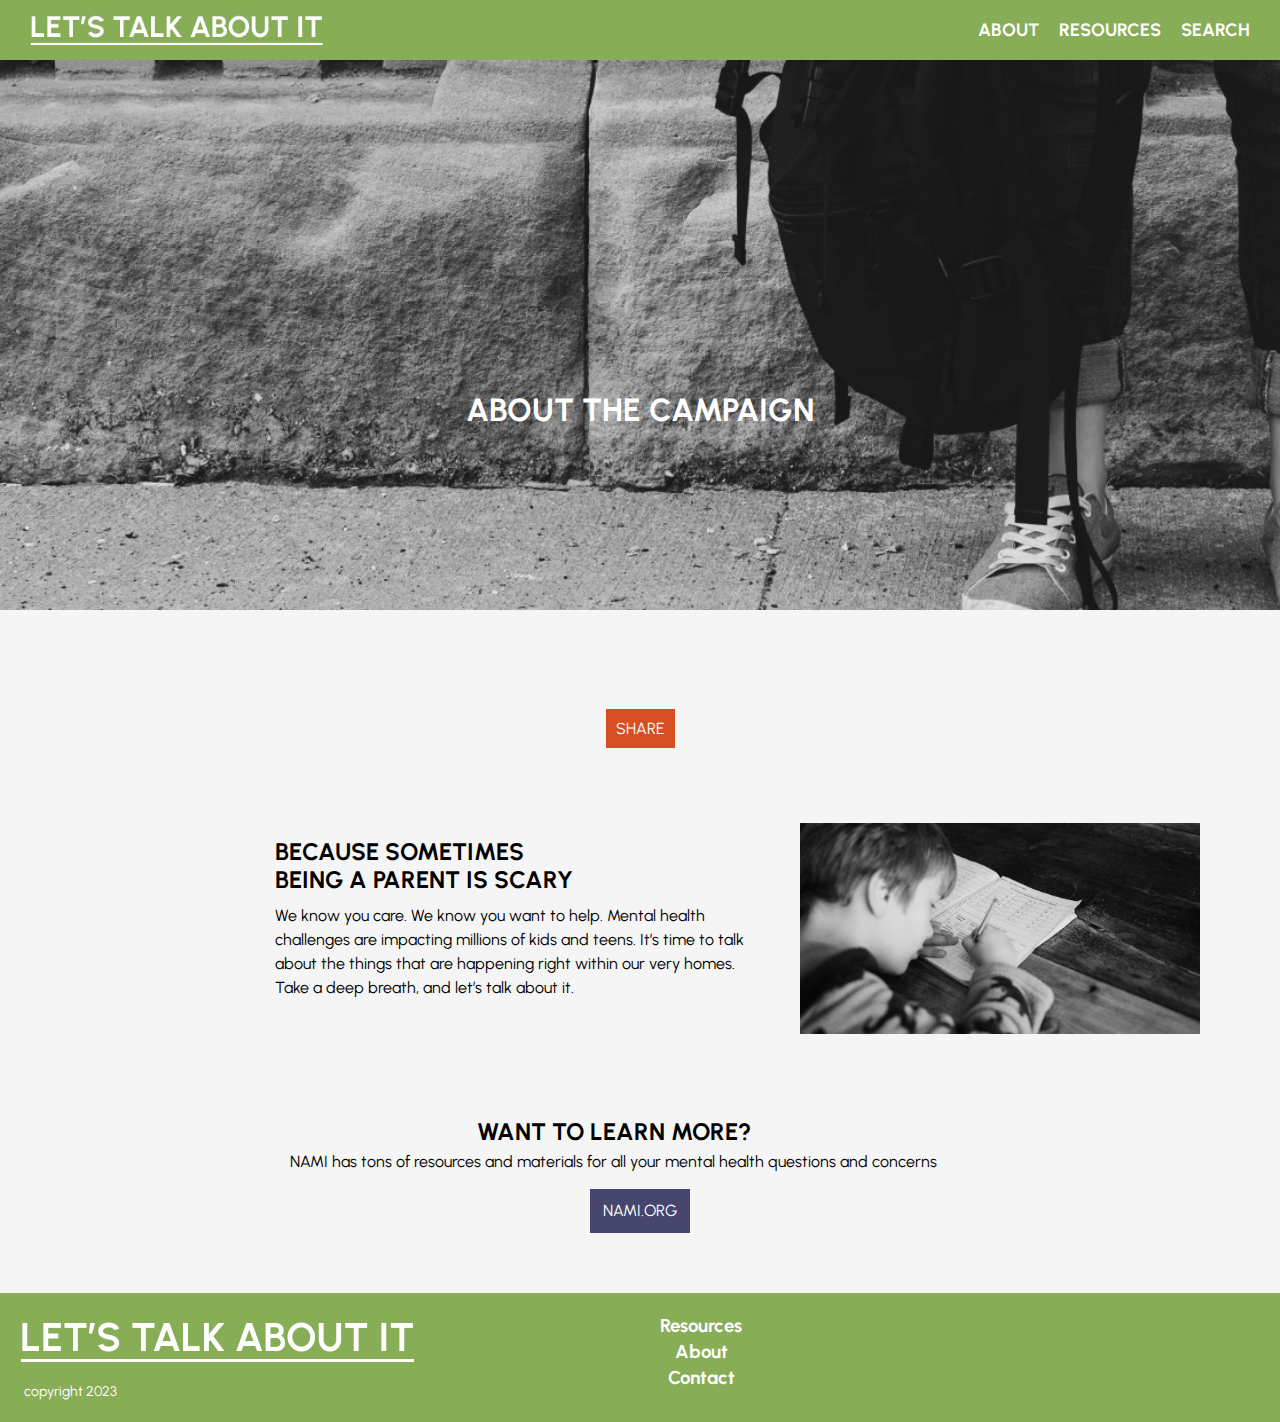
==== about.html @ 9cd832b2 "updates" ====
<!DOCTYPE html>
<html lang="en">
<head>
    <meta charset="UTF-8">
    <meta http-equiv="X-UA-Compatible" content="IE=edge">
    <meta name="viewport" content="width=device-width, initial-scale=1.0">
    <link rel="stylesheet" href="style.css">
    <title>About</title>
</head>
<body>
    <!--navigation-->
    <nav class="navbar">
        <div class="container">
            <div class="logo">
                <a href="index.html"><img src="images/logotype.png" alt="logo"></a>
                </div>
                
                <!--
                <input type="checkbox" id="navbar-toggle" class="navbar-toggle">
                <label for="navbar-toggle" class="navbar-toggle-label">
                  <span><i class="fa-solid fa-bars"></i></span>  
                </label>
                -->

          <ul class="nav">
            <li>
              <a href="#">About</a>
            </li>
            <li>
              <a href="#">Resources</a>
            </li>
            <li>
              <a href="#">Search</a>
            </li>
          </ul>
        </div>
      </nav>

      <!--hero-->
      <div class="about-hero">
        <div class="about-container">
          <div>
            <h1>About the Campaign</h1>
            
        </div>
        </div>
    </div>

      <!--posters-->
<div class="poster-container">
    
    <div class="poster">
        <img src="images/Capstone_Print_Campaign-01.jpg" alt="">
      </div>

      <div class="poster">
        <img src="images/Capstone_Print_Campaign-02.jpg" alt="">
      </div>

      <div class="poster">
        <img src="images/Capstone_Print_Campaign-03.jpg" alt="">
      </div>

    </div>

    <div class="share">
      <a role="button" href="#" class="c-btn">Share</a> 
    </div>

      <!--paragraph section-->

    <section class="card-paragraph">
      <img src="images/boy-school.png" />
    </div>
      <div>
        <h2>Because Sometimes 
          <br>Being a Parent is Scary</h2>
  
<p>We know you care. We know you want to help. Mental health challenges are impacting millions of kids and teens. It’s time to talk about the things that are happening right within our very homes. <br> Take a deep breath, and let’s talk about it.
</p>       
      </div>
    </section>

    <!--learn more section-->

    <div class="card-learn">

      <div>
        <h2>Want to Learn More?</h2>
  <p>NAMI has tons of resources and materials for all your mental health questions and concerns 
  </p>  
      </div>
      
    </div>


    
    <div class="learn-button">
      <a role="button" href="https://nami.org/Home" class="c-btn">Nami.org</a>    
    </div>




    <!--Footer-->

<footer>
        

  <div class="footer-content">
      <div class="footer-id">
          <div class="footer-logo">
              <a href="index.html"><img src="images/logotype.png" alt="logo"></a>
          </div>

          <div class="footer-title">
              <h3>Resources</h3>
              <h3>About</h3>
              <h3>Contact</h3>
              <div class="bottom-social">
                  <i class="fa-brands fa-instagram"></i>
                  <i class="fa-brands fa-square-facebook"></i>
              </div>
              </div>
          </div>

          




<div class="copyright">
<p>copyright 2023</p>
</div>
</footer>



</body>
</html>
---- style.css ----
@import url('https://fonts.googleapis.com/css2?family=Urbanist:ital,wght@0,300;0,500;0,700;1,200;1,400;1,500;1,700&display=swap');

* {
    box-sizing: border-box;
    margin: 0;
    padding: 0;
  }



  body {
    font-family: 'Urbanist', sans-serif;
    font-size: 16px;
    line-height: 1.5;
    color: #333;
    background: whitesmoke;
  }

  button {
    padding: 10px 15px;
    margin-top: 15px;
    color: white;
    border: none;
    font-weight: bold;
    text-transform: uppercase;
    align-items: center;
  }

  button :hover {
    padding: 10px 15px;
    margin-top: 15px;
    color: white;
    background: #45456E;
    border: none;
    font-weight: bold;
    text-transform: uppercase;
    align-items: center;
  }
  
  ul {
    list-style-type: none;
  }
  
  .container {
    max-width: 1500px;
    margin: 0 auto;
    padding: 0 30px;
  }
  
  .navbar {
    background: #87AD56;
    color: #fff;
    height: 60px;
    text-transform: uppercase;
  }

  .navbar .logo {
    padding-top: 30px;
    padding-bottom: 20px;
  }

  .navbar img {
    width: 300px;
  }

  
  .navbar a {
    color: #fff;
    text-decoration: none;
    font-size: 18px;
    font-weight: bold;
    text-transform: uppercase;
    
      
  }
  
  .navbar a:hover {
    color: #45456E;
  }
  
  .navbar .container {
    display: flex;
    justify-content: space-between;
    align-items: center;
    height: 100%;
  }
  
  .navbar ul {
    display: flex;
  }
  
  .navbar ul li {
    margin-left: 20px;
  }

  /* navbar responsive 

  .navbar-toggle {
    display: none;
  }
  
  .navbar-toggle-label {
    position: absolute;
    top: 0;
    left: 0;
    margin-left: 1em;
    height: 100%;
    display: flex;
    align-items: center;
  }
  
  .navbar-toggle-label span {
      font-size: 1.5em;
    }

    .navbar-toggle:checked ~ nav {
        transform: scale(1,1);
      }
      
      .navbar-toggle:checked ~ nav a {
        opacity: 1;
        transition: opacity 250ms ease-in-out 250ms;
      }
      */


/* hero */

  .header {
    background-image:url(images/hero.png);
    color: #fff;
    height: 550px;
    background-size: cover;
    position: relative;
    justify-content: center;
  }
  
  .header h1 {
    font-weight: bold;
    text-transform:uppercase;
    line-height: 1.5;
    text-align: center;
  }
  
  
  .header .container {
    display: flex;
    align-items: center;
    justify-content: center;
    text-align:center;
    height: 700px;
  }

  .header p {
    max-width: 510px;
    text-align: center;
  }

  .header button {
    background: #F8CE63;
    justify-content: center;
    text-align: center;
  }

  .header button:hover {
    text-align: center;
    background: #87AD56;
  }

/* first cards section */

  .cards .container {
    display: flex;
    justify-content: space-between;
    max-width: 1500px;
  }
  
  .card {
    flex: 1;
    background: whitesmoke;
    color: #333;
    margin: 20px 10px;
    padding: 15px 20px;
  }

  .card h2 {
    text-transform: uppercase;
    text-align: left;
    
  }

  .card p {
    max-width: 300px;
    text-align: left;
    align-items: center;
  }

  .card button {
    display: flex;
    justify-content: center;
    background: #D64F24;
    border: none;
    
  }

  .card button:hover {
    background: #45456E;
  }


/* video */



.video h2 {
  text-transform: uppercase;
  text-align: left;
  margin-left: 10%;
}


iframe {
  
  display:flex;
  flex-direction: column;
  justify-content: center;
  align-items: center;
  max-width: 800px;
  
}

/* blog card section */

.blog .container {
  display: flex;
  justify-content: space-between;
  max-width: 1000px;
  text-align: left;
}



.blog-card {
  padding: 10px;
  margin: 10px;
  background:#45456E;
  color:#fff;
  max-width: 470px;
  text-align: left;
}

.blog-card h2 {
  margin: 5px;
  text-transform: uppercase;
}

.blog-card button {
  background:#87AD56;
  text-align: center;
  margin-top: auto;
}

.blog-card button:hover {
  background: #F8CE63;
  text-align: center;
  margin-top: auto;
}

.blog-card img {
  object-fit: cover;
}


  /* find support section */

.container-support {
        max-width: 1500px;
        text-align: center;
        margin: auto;
        overflow: auto;
        padding: 2rem;
}

.container-support h1 {
  text-transform: uppercase;
  font-size: 22pt;
  padding: 10px;
}


.card-link {
  display: flex;
  background: white;
  margin-left: 2rem;
  color: black;
  padding: 2em;
}

.card-link h2 {
display:flex;
margin-left: 40px;
text-transform: uppercase;


}

.card-link img {
  height: 270px;
  object-fit: contain;
}


.card-link a {
  display: inline-block;
  position: absolute;
  width:150px;
  
  background: #D64F24;
  color: white;
  padding: 7px;
  font-weight: bold;
  text-decoration: none;
  text-transform: uppercase;
  text-align: center;
  justify-content: center;
  align-items: center;
  margin-left: 515px;
  margin-top: 60px;
  
}



.card-link a:hover {
  background:#F8CE63;
  color: #fff;
}


@media(max-width: 700px) {
  .card-link {
    display:block;
  } 

  .card-link a {
    display: inline-block;
  }
  
}





  /* responsive */

  @media (max-width: 768px) {
    .header .container {
      flex-direction: column;
      padding-top: 20px;
      text-align: center;
    }
  
    .cards .container {
      display: block;
      text-align: center;
    }
  }



  /* Footer */

footer {
  display: flex;
  max-width: 1800px;
  background: #87AD56;
  color: white;
  text-align: left;
  padding: 20px;
  margin-top: 60px;
}



.footer img {
  margin-left: 10%;
}

.footer-id {
  display: flex;
  gap: 10px;
  font-size: 16px;
  line-height: 26px;
}

.footer-title {
  text-align: center;
  position: absolute;
  margin-left: 50%;
}


.bottom-social i {
  font-size: 25px;
  color: white;
  line-height: 35px;
}


.copyright p {
  text-align: left;
  font-size: 14px;
  margin-left: 1%;
}


 /* responsive footer */

@media (max-width: 768px) {
  .footer {
    display: block;
    padding-top: 20px;
    text-align: center;
  }

  .footer img {
    display: block;
    padding-top: 20px;
    text-align: center;
  }

  .footer-title {
    display: block;
    padding-top: 50px;
    text-align: center;
  }

}



 /* about page */


 /* hero */
 .about-hero {
  background-image:url(images/about-hero.png);
  color: #fff;
  height: 550px;
  background-size:cover;
  position: relative;
  justify-content: center;
}

.about-hero h1 {
  font-weight: bold;
  text-transform:uppercase;
  line-height: 1.5;
  text-align: center;
  position:relative;
}


.about-hero .about-container {
  display: flex;
  align-items: center;
  justify-content: center;
  text-align:center;
  height: 700px;
}


 /* campaign posters */

 .poster-container {
  display: flex;
  max-width: 1700px;
  justify-content:space-between;
  align-items: center;
  text-align: center;
  justify-content: center;
 }

 .poster img {
  height: 400px;
  margin: 50px;
 }

 .share {
  display: block;
  text-align: center;
 }

 .share a {
  align-items: center;
  text-transform: uppercase;
  text-decoration: none;
  background:#D64F24;
  color:white;
  width: 100px;
  padding: 10px;
 }

 .share a:hover {
  background:#45456E;
 }


 @media(max-width: 700px) {
  .poster-container {
    display:block;
  } 

  .poster img {
    margin-top: 25px;
  }
}


 /* paragraph section */

 .card-paragraph {
  display: flex;
  flex-direction: row-reverse;
  background: whitesmoke;
  margin: 3rem;
  margin-top: 50px;
  color: black;
  padding: 2em;
}

.card-paragraph h2 {
  text-transform: uppercase;
  max-width: 400px;
  line-height: 28px;
  margin-top: 15px;
}

.card-paragraph p {
  max-width: 500px;
  margin-right: 25px;
  margin-top: 10px;

}

.card-paragraph img {
  object-fit: cover;
  width: 400px;
}

@media(max-width: 700px) {
  .card-paragraph {
    display: block;
  }
}


 /* learn more section */

.card-learn {
  display: flex;
  background: whitesmoke;
  color: black;
  align-items: center;
  text-align: center;
  max-width: 700px;
  margin: auto;
  

}

.card-learn h2 {
  display: inline-block;
  text-transform: uppercase;
  text-align: center;
}

.card-learn p {
  text-align: center;
}

.learn-button {
  align-items: center;
  text-align: center;
}

.learn-button a {
  display: inline-block;
  align-items: center;
  text-align: center;
  text-transform: uppercase;
  text-decoration: none;
  background:#45456E;
  color: white;
  width: 100px;
  padding: 10px;
  margin-top: 15px;
  
}

.learn-button a:hover {
  background:#87AD56;
  color: white;
}
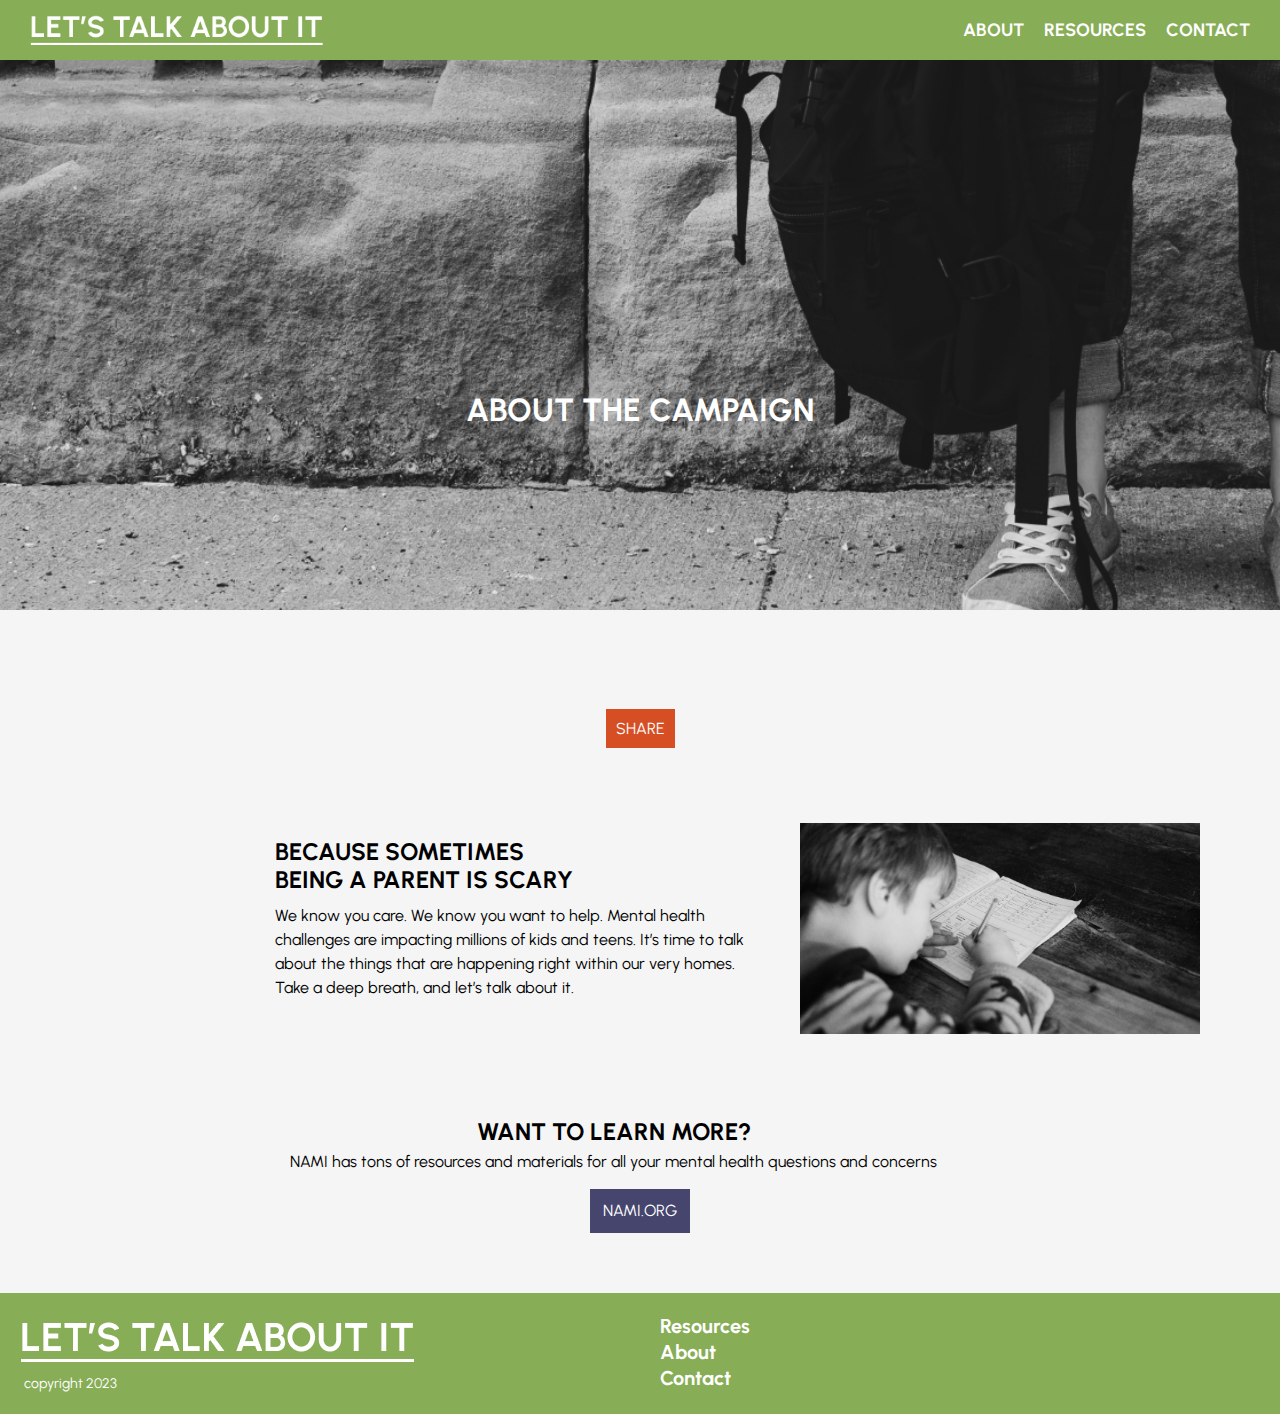
==== commit a1a62b21: "updates" ====
--- a/about.html
+++ b/about.html
@@ -24,13 +24,13 @@
 
           <ul class="nav">
             <li>
-              <a href="#">About</a>
+              <a href="about.html">About</a>
             </li>
             <li>
-              <a href="#">Resources</a>
+              <a href="https://www.nami.org/NAMI/media/NAMI-Media/PDFs/2023-NAMI-MHM-Partner-Guide.pdf" target="_blank">Resources</a>
             </li>
             <li>
-              <a href="#">Search</a>
+              <a href="contact.html">Contact</a>
             </li>
           </ul>
         </div>
@@ -102,7 +102,7 @@
 
 
 
-    <!--Footer-->
+   <!--Footer-->
 
 <footer>
         
@@ -114,9 +114,10 @@
           </div>
 
           <div class="footer-title">
-              <h3>Resources</h3>
-              <h3>About</h3>
-              <h3>Contact</h3>
+            <a href="https://www.nami.org/Extranet/NAMI-State-Organization-and-NAMI-Affiliate-Leaders/Awareness/Mental-Health-Awareness-Month/2022-MHM-Field-Guide-FINAL" target="_blank">Resources</a>
+
+              <a href="about.html">About</a>
+              <a href="contact.html">Contact</a>
               <div class="bottom-social">
                   <i class="fa-brands fa-instagram"></i>
                   <i class="fa-brands fa-square-facebook"></i>
@@ -135,6 +136,5 @@
 </footer>
 
 
-
 </body>
 </html>
--- a/style.css
+++ b/style.css
@@ -290,7 +290,7 @@
 
 .card-link {
   display: flex;
-  background: white;
+  background: whitesmoke;
   margin-left: 2rem;
   color: black;
   padding: 2em;
@@ -376,9 +376,18 @@
   max-width: 1800px;
   background: #87AD56;
   color: white;
-  text-align: left;
+  text-align: center;
   padding: 20px;
   margin-top: 60px;
+}
+
+footer a {
+  display: flex;
+  text-decoration: none;
+  font-weight: bold;
+  font-size: 20px;
+  color: white;
+  text-align: center;
 }
 
 
@@ -603,3 +612,104 @@
   background:#87AD56;
   color: white;
 }
+
+
+/* form page */
+
+.contact-header {
+  background-image:url(images/friends.png);
+  filter: grayscale();
+  color: #fff;
+  height: 550px;
+  background-size: cover;
+  position: relative;
+  justify-content: center;
+
+}
+
+.contact-header h1 {
+  font-weight: bold;
+  text-transform:uppercase;
+  line-height: 1.5;
+  text-align: center;
+}
+
+
+.contact-header .contact-container {
+  display: flex;
+  align-items: center;
+  justify-content: center;
+  text-align:center;
+  height: 700px;
+}
+
+.form-content h3 {
+  text-transform: uppercase;
+  font-size: 20px;
+  color:#fff;
+}
+
+.form-container {
+  margin: 60px auto 0;
+  width: 700px;
+  display: flex;
+  filter: drop-shadow(5px 5px 0.25rem #cacaca)
+}
+
+
+.form-photo {
+  flex-basis: 50%;
+  background: #999;
+  background-image:url(images/nervous.png);
+  filter:grayscale();
+  background-size: cover;
+}
+
+.form-content {
+  text-align: left;
+  color:#fff;
+}
+
+form {
+  width: 300px;
+  background:#87AD56;
+  padding: 3em;
+}
+
+
+form div {
+  margin: 15px;
+}
+
+label {
+  line-height: 2.5;
+  font-size: .8em;
+}
+
+form input {
+  padding: 5px;
+  width: 100%;
+  border: none;
+}
+
+textarea {
+  width:175px;
+  font-style: normal;
+}
+
+button {
+  padding: 10px 15px;
+  margin-top: 15px;
+  margin-left: 15px;
+  background:#45456E;
+  color: white;
+  border: none;
+  font-weight: bold;
+  text-transform: uppercase;
+  align-items: center;
+}
+
+button:hover {
+  background:#D64F24;
+  color: white;
+}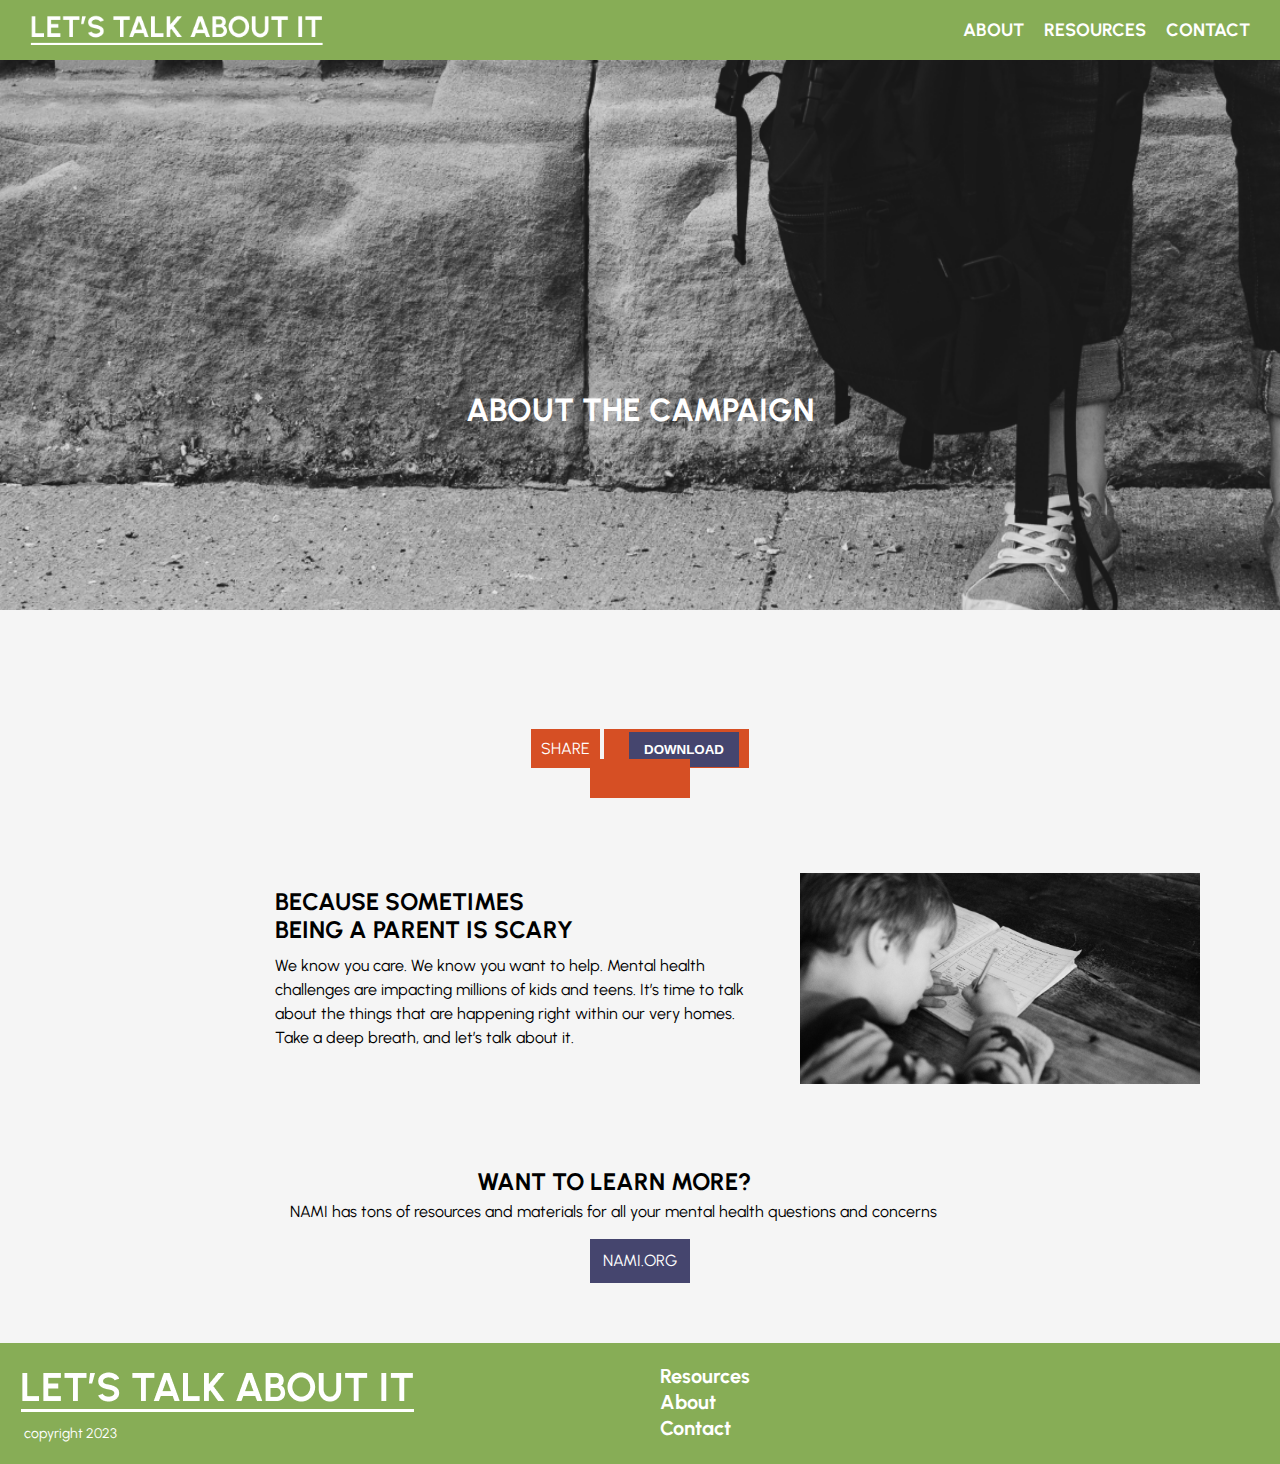
==== commit 50d4e9ec: "adding links?" ====
--- a/about.html
+++ b/about.html
@@ -65,6 +65,23 @@
 
     <div class="share">
       <a role="button" href="#" class="c-btn">Share</a> 
+      <a href="images/Capstone_Print_Campaign-01.jpg, images/" download="Let's Talk About It">
+        <button type="button">Download</button>
+        </a>
+
+        
+          <!-- AddToAny BEGIN -->
+<div class="a2a_kit a2a_kit_size_32 a2a_default_style">
+  <a class="a2a_dd" href="https://www.addtoany.com/share"></a>
+  <a class="a2a_button_facebook"></a>
+  <a class="a2a_button_twitter"></a>
+  <a class="a2a_button_email"></a>
+  <a class="a2a_button_print"></a>
+  </div>
+  <script async src="https://static.addtoany.com/menu/page.js"></script>
+  <!-- AddToAny END -->
+          </div>
+
     </div>
 
       <!--paragraph section-->
@@ -96,7 +113,7 @@
 
     
     <div class="learn-button">
-      <a role="button" href="https://nami.org/Home" class="c-btn">Nami.org</a>    
+      <a role="button" href="https://nami.org/Home" class="c-btn" target="_blank">Nami.org</a>    
     </div>
 
 
--- a/style.css
+++ b/style.css
@@ -154,15 +154,23 @@
   .header p {
     max-width: 510px;
     text-align: center;
-  }
-
-  .header button {
-    background: #F8CE63;
-    justify-content: center;
+    margin-bottom: 20px;
+  }
+
+  .header a {
     text-align: center;
-  }
-
-  .header button:hover {
+    align-items: center;
+    text-transform: uppercase;
+    text-decoration: none;
+    font-weight: bold;
+    background:#F8CE63;
+    color:white;
+    width: 100px;
+    padding: 10px;
+
+  }
+
+  .header a:hover {
     text-align: center;
     background: #87AD56;
   }
@@ -195,15 +203,24 @@
     align-items: center;
   }
 
-  .card button {
+  .card a {
     display: flex;
     justify-content: center;
     background: #D64F24;
     border: none;
-    
-  }
-
-  .card button:hover {
+    text-align: center;
+    align-items: center;
+    text-transform: uppercase;
+    text-decoration: none;
+    font-weight: bold;
+
+    color:white;
+    width: 150px;
+    padding: 10px;
+    margin-top: 15px;
+  }
+
+  .card a:hover {
     background: #45456E;
   }
 
@@ -212,22 +229,23 @@
 
 
 
-.video h2 {
+.container-video h2 {
+  font-size: 30px;
   text-transform: uppercase;
   text-align: left;
   margin-left: 10%;
-}
-
+  margin-top: 30px;
+}
 
 iframe {
-  
   display:flex;
-  flex-direction: column;
-  justify-content: center;
   align-items: center;
   max-width: 800px;
-  
-}
+  margin: 0 auto;
+  margin-bottom: 25px;
+}
+
+
 
 /* blog card section */
 
@@ -254,13 +272,24 @@
   text-transform: uppercase;
 }
 
-.blog-card button {
-  background:#87AD56;
-  text-align: center;
+.blog-card a {
+  display: flex;
+  justify-content: center;
+  background: #87AD56;
+  border: none;
+  text-align: center;
+  align-items: center;
+  text-transform: uppercase;
+  text-decoration: none;
+  font-weight: bold;
+
+  color:white;
+  width: 150px;
+  padding: 10px;
   margin-top: auto;
 }
 
-.blog-card button:hover {
+.blog-card a:hover {
   background: #F8CE63;
   text-align: center;
   margin-top: auto;
@@ -276,7 +305,7 @@
 .container-support {
         max-width: 1500px;
         text-align: center;
-        margin: auto;
+        margin: 0 auto;
         overflow: auto;
         padding: 2rem;
 }
@@ -712,4 +741,10 @@
 button:hover {
   background:#D64F24;
   color: white;
+}
+
+
+
+.a2a_kit a2a_kit_size_32 a2a_default_style {
+  background:none;
 }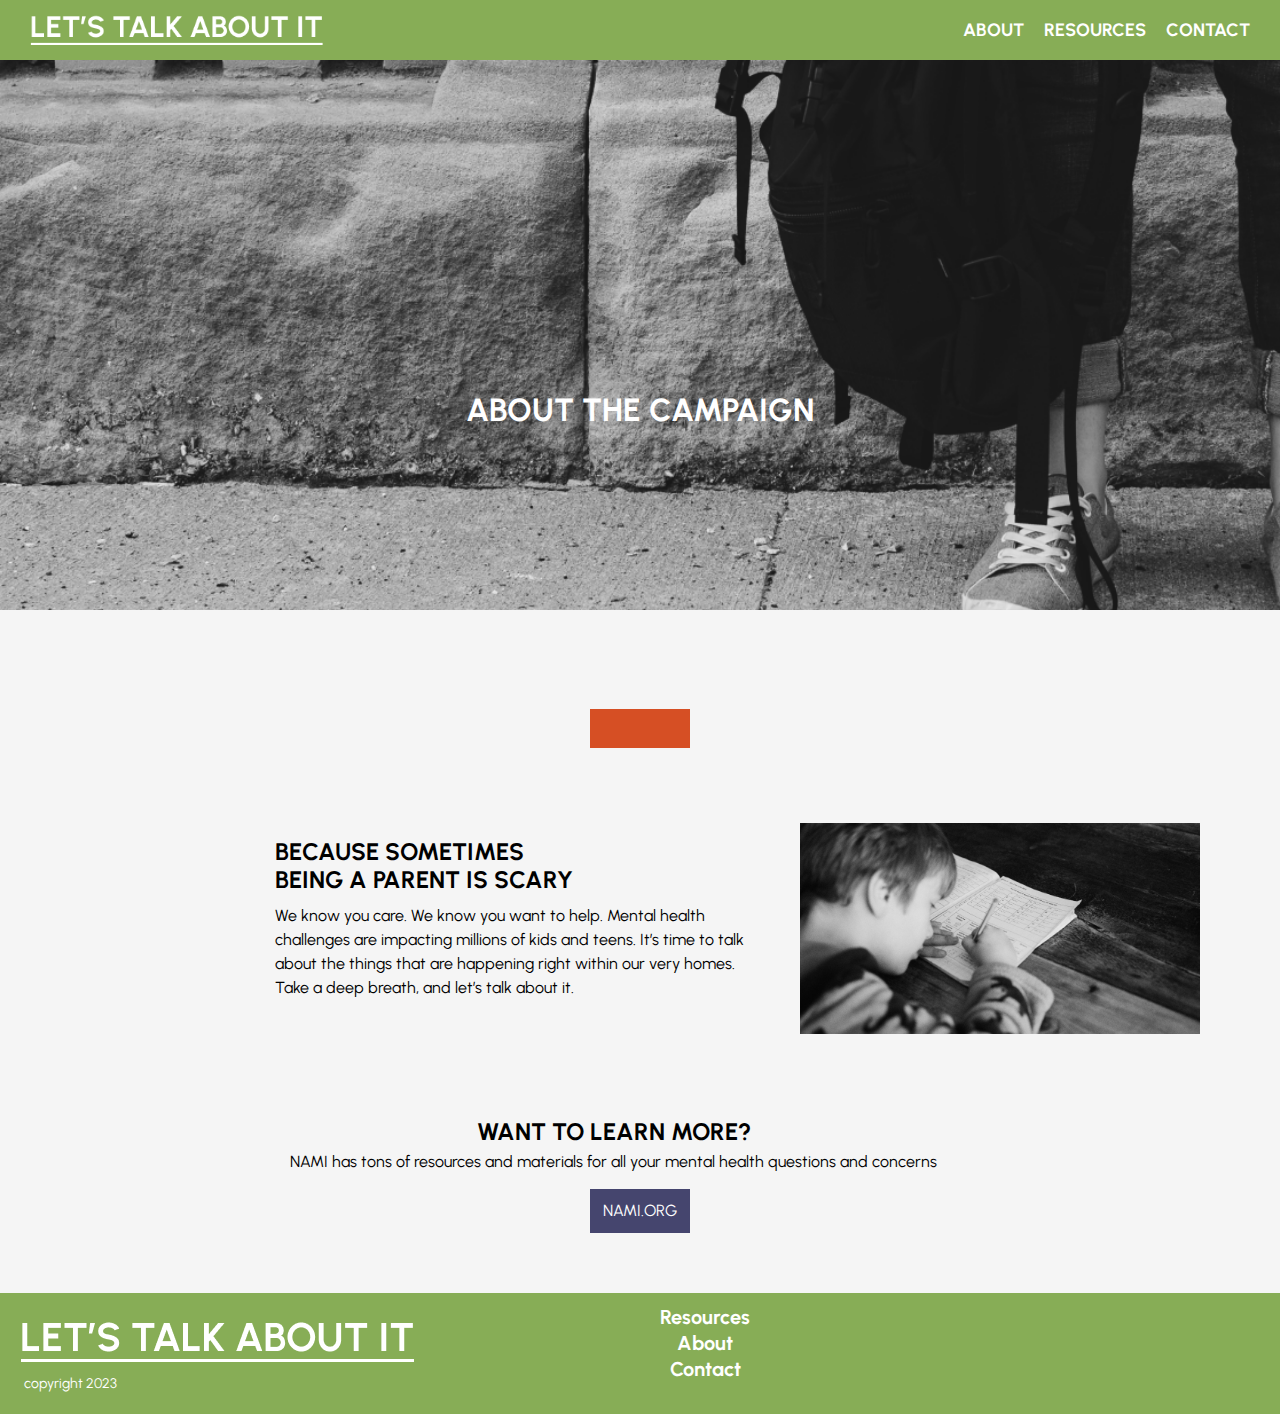
==== commit 65c6b362: "updatos yes" ====
--- a/about.html
+++ b/about.html
@@ -64,12 +64,10 @@
     </div>
 
     <div class="share">
-      <a role="button" href="#" class="c-btn">Share</a> 
-      <a href="images/Capstone_Print_Campaign-01.jpg, images/" download="Let's Talk About It">
-        <button type="button">Download</button>
-        </a>
+      
 
         
+        <div class="share-links">
           <!-- AddToAny BEGIN -->
 <div class="a2a_kit a2a_kit_size_32 a2a_default_style">
   <a class="a2a_dd" href="https://www.addtoany.com/share"></a>
@@ -81,7 +79,7 @@
   <script async src="https://static.addtoany.com/menu/page.js"></script>
   <!-- AddToAny END -->
           </div>
-
+        </div>
     </div>
 
       <!--paragraph section-->
--- a/style.css
+++ b/style.css
@@ -417,6 +417,11 @@
   font-size: 20px;
   color: white;
   text-align: center;
+  justify-content: center;
+}
+
+footer a:hover {
+  color:#45456E;
 }
 
 
@@ -427,6 +432,8 @@
 
 .footer-id {
   display: flex;
+  text-align: center;
+  align-items: center;
   gap: 10px;
   font-size: 16px;
   line-height: 26px;
@@ -434,15 +441,19 @@
 
 .footer-title {
   text-align: center;
+  align-items: center;
   position: absolute;
   margin-left: 50%;
 }
+
 
 
 .bottom-social i {
   font-size: 25px;
   color: white;
   line-height: 35px;
+  text-align: right;
+  z-index: 1;
 }
 
 
@@ -745,6 +756,12 @@
 
 
 
-.a2a_kit a2a_kit_size_32 a2a_default_style {
-  background:none;
+.a2a_kit .a2a_kit_size_32 .a2a_default_style {
+  background:#fff;
+  align-content: center;
+}
+
+.share-links {
+  text-align: center;
+  background: whitesmoke;
 }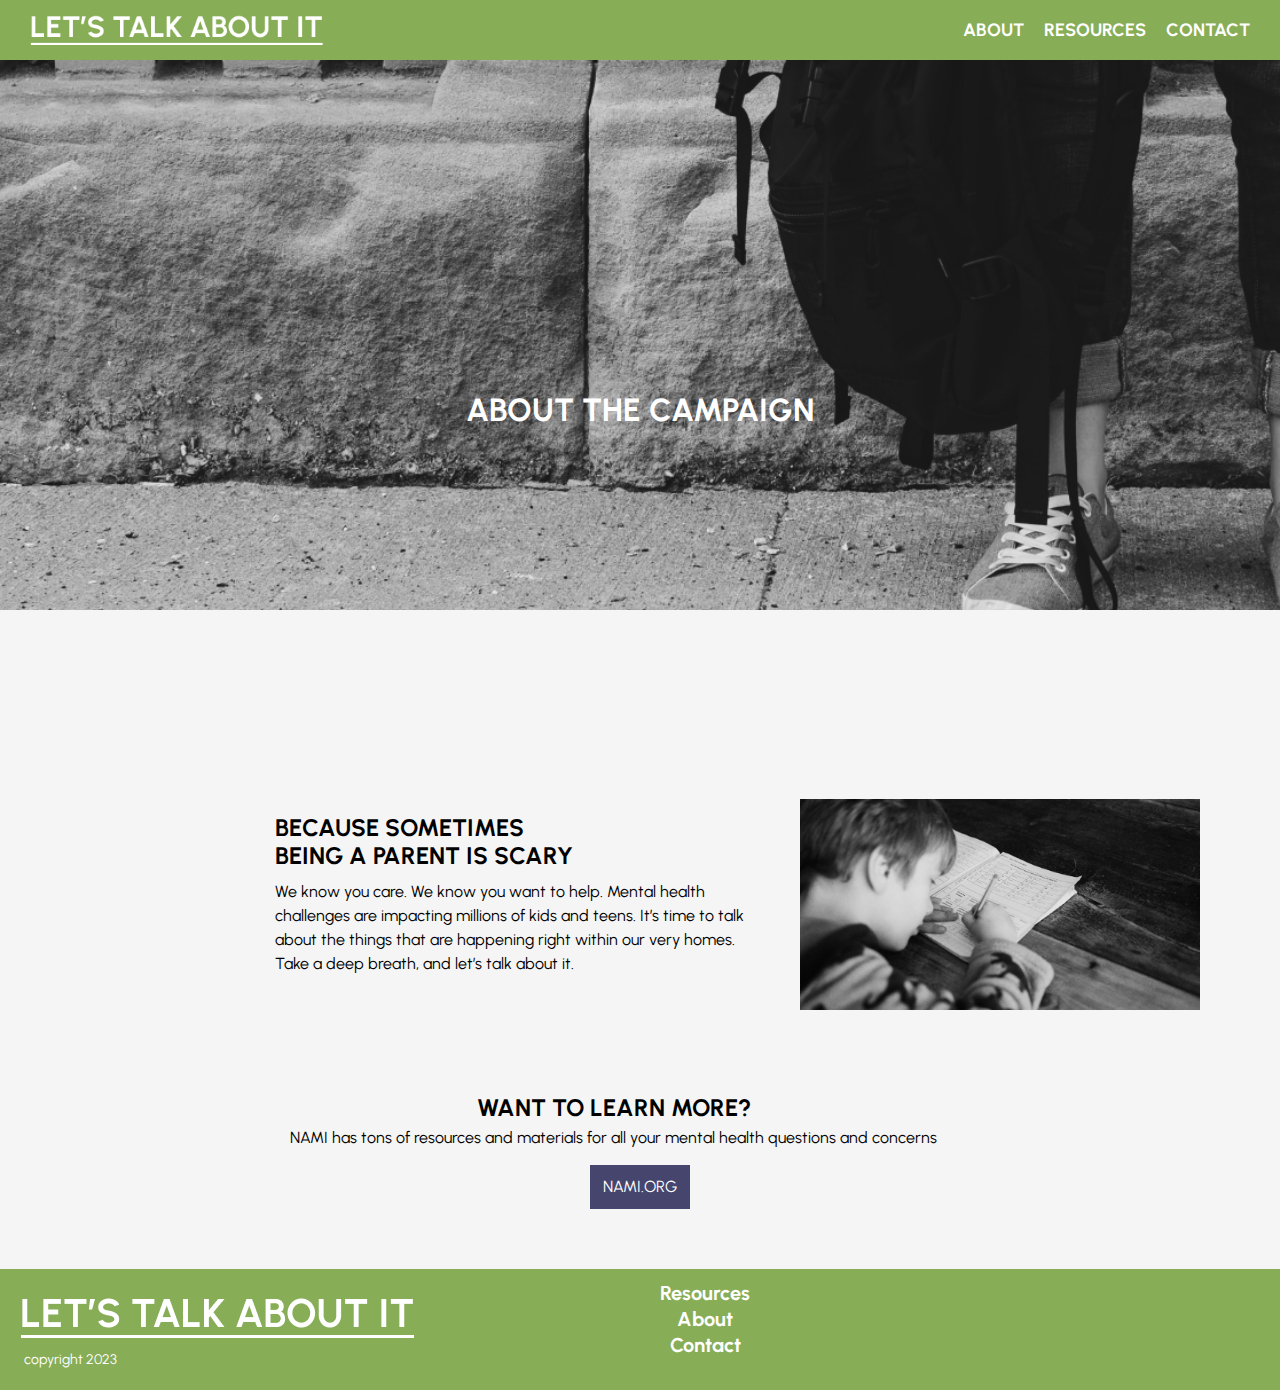
==== commit 6a3a9bc2: "updates to about page" ====
--- a/about.html
+++ b/about.html
@@ -69,7 +69,7 @@
         
         <div class="share-links">
           <!-- AddToAny BEGIN -->
-<div class="a2a_kit a2a_kit_size_32 a2a_default_style">
+<div class="a2a_kit a2a_kit_size_32 a2a_default_style" id="my_centered_buttons">
   <a class="a2a_dd" href="https://www.addtoany.com/share"></a>
   <a class="a2a_button_facebook"></a>
   <a class="a2a_button_twitter"></a>
--- a/style.css
+++ b/style.css
@@ -541,19 +541,16 @@
   text-align: center;
  }
 
- .share a {
+ /*.share a {
   align-items: center;
   text-transform: uppercase;
   text-decoration: none;
-  background:#D64F24;
-  color:white;
   width: 100px;
   padding: 10px;
  }
-
- .share a:hover {
-  background:#45456E;
- }
+ */
+
+ 
 
 
  @media(max-width: 700px) {
@@ -764,4 +761,13 @@
 .share-links {
   text-align: center;
   background: whitesmoke;
-}+}
+
+
+#my_centered_buttons { 
+  display: flex; 
+  justify-content: center; 
+  background-color:whitesmoke;
+  margin: 0 auto; 
+  width: 144px;
+}
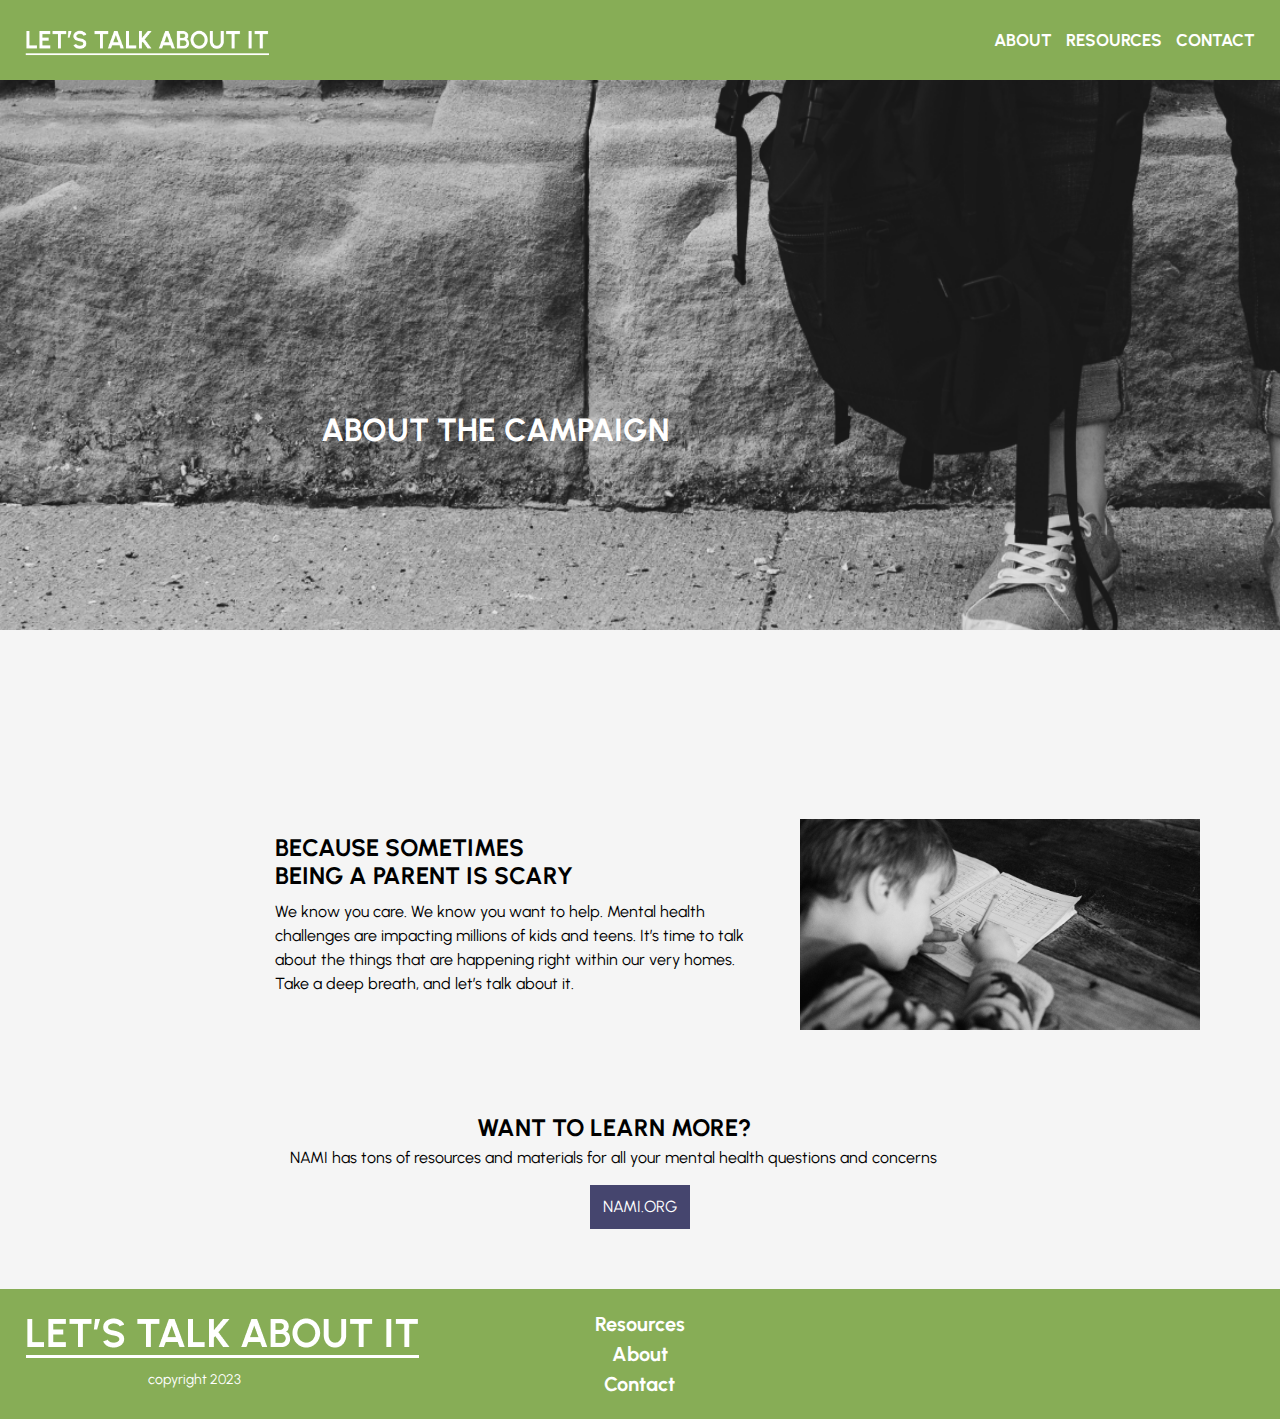
==== commit 70bdec87: "updates" ====
--- a/about.html
+++ b/about.html
@@ -5,36 +5,34 @@
     <meta http-equiv="X-UA-Compatible" content="IE=edge">
     <meta name="viewport" content="width=device-width, initial-scale=1.0">
     <link rel="stylesheet" href="style.css">
-    <title>About</title>
+    <link rel="stylesheet" href="https://cdnjs.cloudflare.com/ajax/libs/font-awesome/6.2.0/css/all.min.css" integrity="sha512-xh6O/CkQoPOWDdYTDqeRdPCVd1SpvCA9XXcUnZS2FmJNp1coAFzvtCN9BmamE+4aHK8yyUHUSCcJHgXloTyT2A==" crossorigin="anonymous" referrerpolicy="no-referrer" />
+    <script src="https://kit.fontawesome.com/a076d05399.js" crossorigin="anonymous"></script>
+    <title>Let's Talk About It</title>
 </head>
 <body>
-    <!--navigation-->
-    <nav class="navbar">
-        <div class="container">
-            <div class="logo">
-                <a href="index.html"><img src="images/logotype.png" alt="logo"></a>
-                </div>
-                
-                <!--
-                <input type="checkbox" id="navbar-toggle" class="navbar-toggle">
-                <label for="navbar-toggle" class="navbar-toggle-label">
-                  <span><i class="fa-solid fa-bars"></i></span>  
-                </label>
-                -->
 
-          <ul class="nav">
-            <li>
-              <a href="about.html">About</a>
-            </li>
-            <li>
-              <a href="https://www.nami.org/NAMI/media/NAMI-Media/PDFs/2023-NAMI-MHM-Partner-Guide.pdf" target="_blank">Resources</a>
-            </li>
-            <li>
-              <a href="contact.html">Contact</a>
-            </li>
-          </ul>
-        </div>
-      </nav>
+<nav>
+    <input type="checkbox" id="check">
+    <label for="check" class="checkbtn">
+        <i class="fas fa-bars"></i>
+    </label>
+
+    <label class="logo">
+        <a href="index.html"><img src="images/logotype.png" alt="logo"></a>
+    </label>
+    <ul>
+        <li>
+          <a class="" href="about.html">About</a>
+        </li>
+        <li>
+          <a href="https://www.nami.org/NAMI/media/NAMI-Media/PDFs/2023-NAMI-MHM-Partner-Guide.pdf" target="_blank">Resources</a>
+        </li>
+        <li>
+          <a href="contact.html">Contact</a>
+        </li>
+      </ul>
+
+</nav>
 
       <!--hero-->
       <div class="about-hero">
@@ -128,28 +126,35 @@
               <a href="index.html"><img src="images/logotype.png" alt="logo"></a>
           </div>
 
-          <div class="footer-title">
-            <a href="https://www.nami.org/Extranet/NAMI-State-Organization-and-NAMI-Affiliate-Leaders/Awareness/Mental-Health-Awareness-Month/2022-MHM-Field-Guide-FINAL" target="_blank">Resources</a>
-
-              <a href="about.html">About</a>
-              <a href="contact.html">Contact</a>
-              <div class="bottom-social">
-                  <i class="fa-brands fa-instagram"></i>
-                  <i class="fa-brands fa-square-facebook"></i>
-              </div>
-              </div>
           </div>
-
-          
-
-
 
 
 <div class="copyright">
 <p>copyright 2023</p>
 </div>
+</div>
+
+<div class="footer-title">
+  <a href="https://www.nami.org/Extranet/NAMI-State-Organization-and-NAMI-Affiliate-Leaders/Awareness/Mental-Health-Awareness-Month/2022-MHM-Field-Guide-FINAL" target="_blank">Resources</a>
+
+    <a href="about.html">About</a>
+    <a href="contact.html">Contact</a>
+  </div>
+
+<ul class="bottom-social">
+  <li>
+  <a href="https://www.instagram.com/namicommunicate/" target="_blank"><i class="fa-brands fa-instagram"></i></a>
+  </li>
+  <li>
+  <a href="https://www.facebook.com/NAMI" target="_blank"><i class="fa-brands fa-square-facebook"></i></a>
+  </li>
+  <li>
+  <a href="https://www.youtube.com/user/NAMIvideo" target="_blank"><i class="fa-brands fa-youtube"></i></a>
+</li>
+</ul>
+
+
 </footer>
-
 
 </body>
 </html>
--- a/style.css
+++ b/style.css
@@ -402,12 +402,17 @@
 
 footer {
   display: flex;
-  max-width: 1800px;
+  justify-content: space-between;
+  /* max-width: 1800px; */
   background: #87AD56;
   color: white;
   text-align: center;
   padding: 20px;
   margin-top: 60px;
+}
+
+footer > * {
+  flex: 1;
 }
 
 footer a {
@@ -430,37 +435,60 @@
   margin-left: 10%;
 }
 
-.footer-id {
+/* .footer-id {
   display: flex;
   text-align: center;
   align-items: center;
   gap: 10px;
   font-size: 16px;
   line-height: 26px;
+  text-transform: uppercase; */
 }
 
 .footer-title {
   text-align: center;
-  align-items: center;
-  position: absolute;
-  margin-left: 50%;
-}
-
-
+  /* align-items: center; */
+  /* position: absolute;
+  margin-left: 50%; */
+}
+
+
+
+.bottom-social {
+display: flex;
+justify-content: center;
+  font-size: 25px;
+  color: white;
+  line-height: 35px;
+  
+}
+
+/* .bottom-social a {
+  align: right;
+} */
+
+.bottom-social li {
+  margin: .5em;
+  
+  
+}
 
 .bottom-social i {
-  font-size: 25px;
-  color: white;
-  line-height: 35px;
-  text-align: right;
-  z-index: 1;
+  font-size: 1.5em;
+  
+
+}
+
+.bottom-social ul {
+  display: flex;
 }
 
 
 .copyright p {
   text-align: left;
+  position: absolute;
   font-size: 14px;
-  margin-left: 1%;
+  margin-left: 10%;
 }
 
 
@@ -480,7 +508,7 @@
   }
 
   .footer-title {
-    display: block;
+    /* display: block; */
     padding-top: 50px;
     text-align: center;
   }
@@ -752,6 +780,7 @@
 }
 
 
+ /* share buttons on about page */
 
 .a2a_kit .a2a_kit_size_32 .a2a_default_style {
   background:#fff;
@@ -771,3 +800,154 @@
   margin: 0 auto; 
   width: 144px;
 }
+
+
+ /* responsive navigation 
+
+ .checkbtn {
+  font-size: 30px;
+  color: white;
+  float: right;
+  line-height: 80px;
+  margin-right: 40px;
+  display: none;
+ }
+
+ #check {
+  display: none;
+ }
+
+ @media (max-width: 950px;) {
+
+  nav ul li a {
+    font-size: 16px;
+
+  }
+ }
+
+ @media (max-width: 860px;) {
+  .checkbtn{
+    display: block;
+  }
+
+  ul {
+    position: fixed;
+    width: 100%;
+    height: 100vh;
+    background:#45456E;
+    top: 80px;
+    left: 0;
+    text-align: center;
+  }
+ }
+
+
+
+
+ /* new navigation */
+
+
+
+ nav {
+  background:#87AD56;
+  color: white;
+  height: 80px;
+  width: 100%;
+ }
+
+ label.logo img {
+  padding: 25px;
+  width: 300px;
+  justify-content: center;
+ }
+
+ nav ul {
+  float: right;
+  margin-right: 20px;
+ }
+
+ nav ul li {
+  display: inline-block;
+  line-height: 80px;
+  margin: 0 5px;
+
+ }
+
+ nav ul li a {
+  color: white;
+  font-size: 17px;
+  text-decoration: none;
+  text-transform: uppercase;
+  font-weight: bold;
+ }
+
+ a.active, a:hover {
+  color:#45456E;
+ }
+
+ .checkbtn {
+  font-size: 30px;
+  color: white;
+  float: right;
+  line-height: 80px;
+  margin-right: 40px;
+  cursor: pointer;
+  display: none;
+ }
+
+ #check {
+  display: none;
+ }
+
+ @media (max-width: 952px){
+  label.logo{
+    font-size: 30px;
+    padding-left: 50px;
+  }
+
+nav ul li a {
+  font-size: 16px;
+}
+
+ }
+
+
+ @media (max-width: 858px) {
+  .checkbtn {
+    display: block;
+  }
+
+  ul {
+    position: fixed;
+    width: 100%;
+    height: 100vh;
+    background:#87AD56;
+    color:#fff;
+    top: 80px;
+    left: -100%;
+    text-align: center;
+    transition: all .5s;
+  }
+
+  nav ul li {
+    display: block;
+    margin: 50px 0;
+    line-height: 30px;
+  }
+
+  nav ul li a {
+    font-size: 20px;
+  }
+
+  a:hover, a.active {
+    background: none;
+    color:#45456E;
+  }
+
+  #check:checked ~ ul{
+    left: 0;
+
+  }
+
+ }
+
